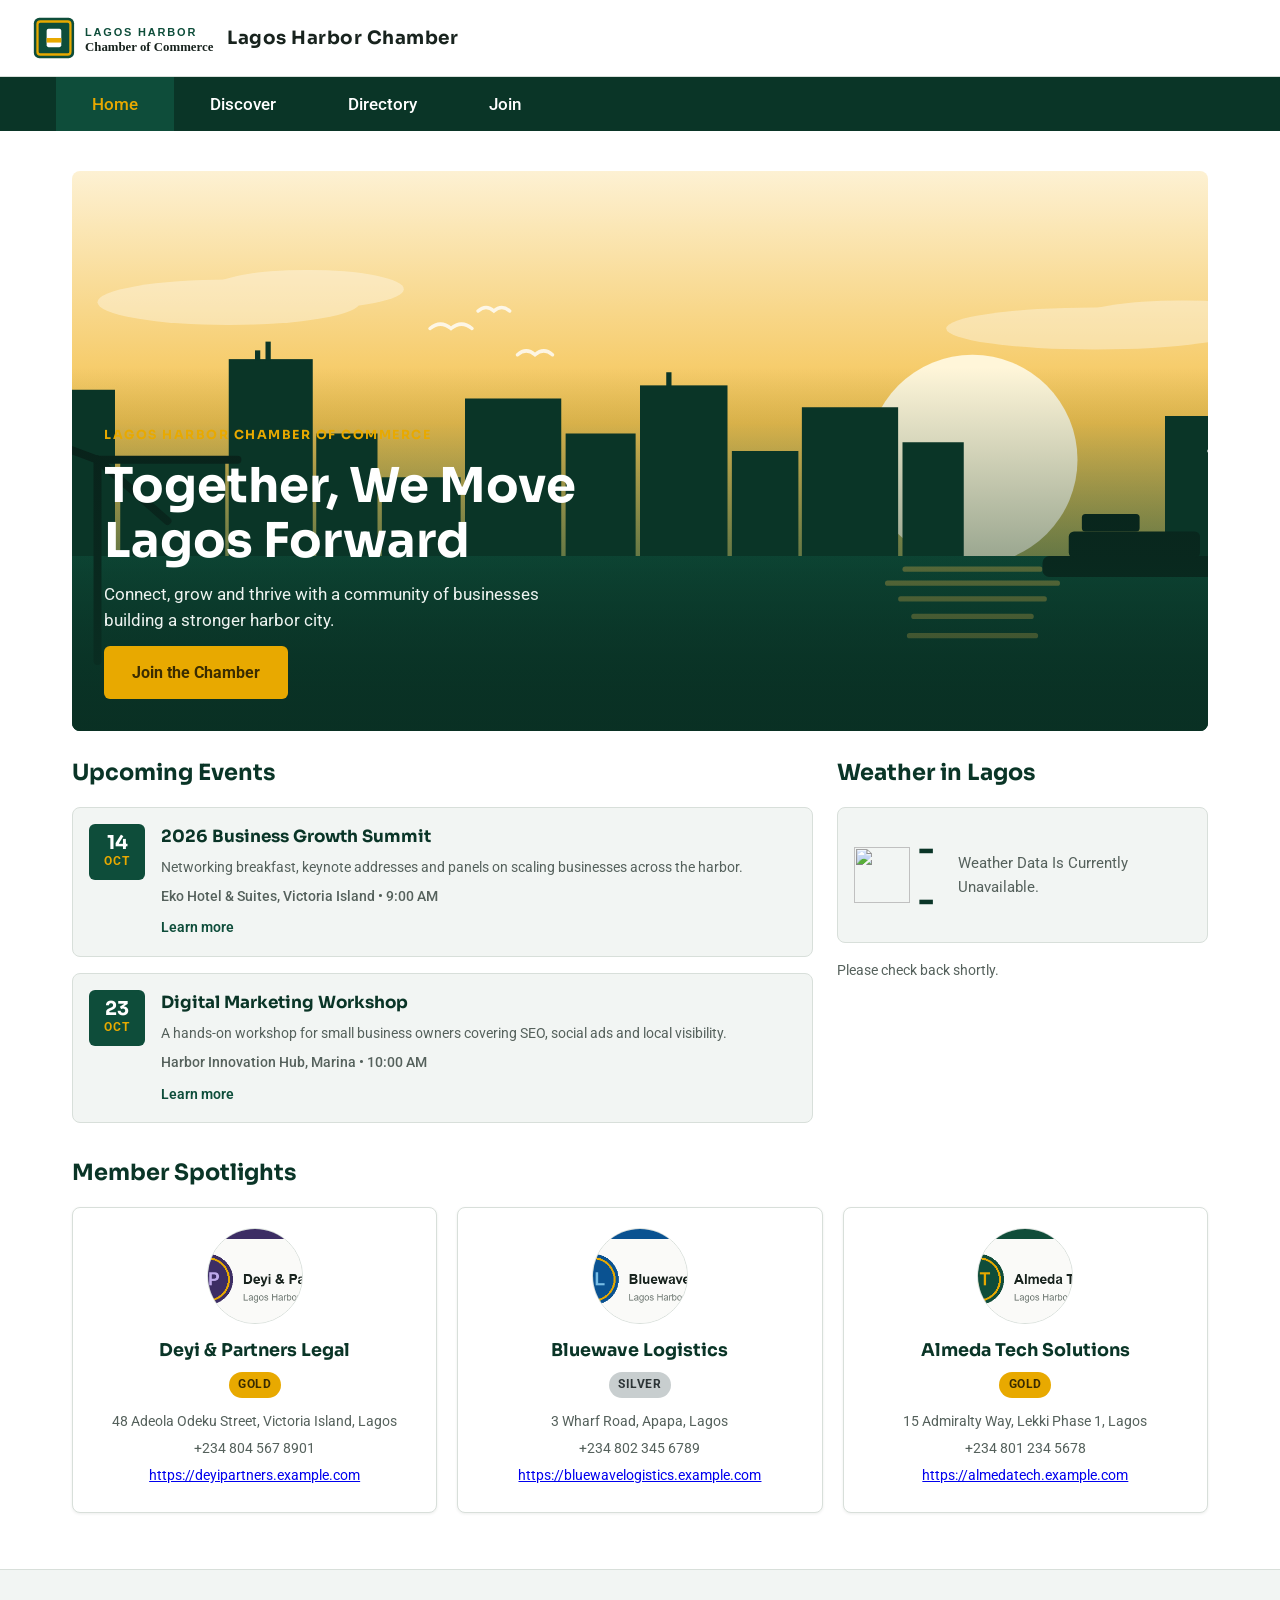
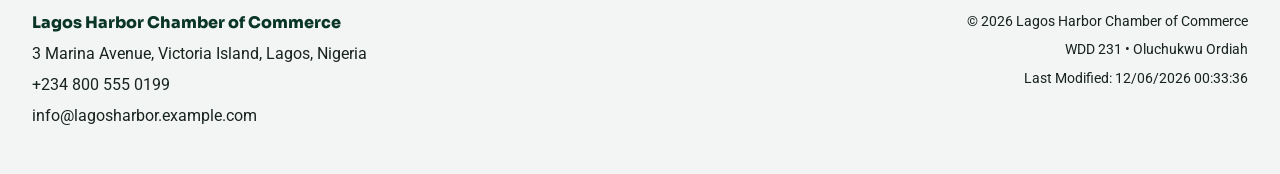
==== chamber/index.html @ 721ac390 "Add initial HTML structure, SVG hero image, and JavaScript for weather and spotlight features" ====
<!DOCTYPE html>
<html lang="en">
<head>
    <meta charset="UTF-8">
    <meta name="viewport" content="width=device-width, initial-scale=1.0">
    <meta name="description" content="Welcome to the Lagos Harbor Chamber of Commerce — connecting and growing the businesses that keep Lagos moving forward.">
    <meta name="author" content="Oluchukwu Ordiah">
    <title>Lagos Harbor Chamber of Commerce | Home</title>

    <meta property="og:title" content="Lagos Harbor Chamber of Commerce | Home">
    <meta property="og:description" content="Welcome to the Lagos Harbor Chamber of Commerce — connecting and growing the businesses that keep Lagos moving forward.">
    <meta property="og:image" content="https://theoluordiah.github.io/wdd231/chamber/images/og-image.png">
    <meta property="og:url" content="https://theoluordiah.github.io/wdd231/chamber/index.html">
    <meta property="og:type" content="website">
    <meta property="og:site_name" content="Lagos Harbor Chamber of Commerce">

    <link rel="icon" href="images/favicon.png" type="image/png">
    <link rel="preconnect" href="https://fonts.googleapis.com">
    <link rel="preconnect" href="https://fonts.gstatic.com" crossorigin>
    <link href="https://fonts.googleapis.com/css2?family=Roboto:wght@400;500;700&family=Sora:wght@600;700&display=swap" rel="stylesheet">
    <link rel="stylesheet" href="styles/normalize.css">
    <link rel="stylesheet" href="styles/small.css">
    <link rel="stylesheet" href="styles/larger.css">
    <script src="scripts/navigation.js" defer></script>
    <script src="scripts/date.js" defer></script>
    <script src="scripts/weather.js" defer></script>
    <script src="scripts/spotlights.js" defer></script>
</head>
<body>
    <header class="site-header">
        <a class="logo-link" href="index.html" aria-label="Lagos Harbor Chamber of Commerce Home">
            <img src="images/logo.svg" alt="Lagos Harbor Chamber of Commerce logo" class="logo">
            <span class="site-name">Lagos Harbor Chamber</span>
        </a>
        <button id="menu-btn" class="menu-toggle" aria-label="Toggle navigation menu" aria-expanded="false" aria-controls="nav-menu">☰</button>
    </header>
    <nav id="nav-menu" class="nav-menu" aria-label="Main Navigation">
        <ul>
            <li><a href="index.html" class="active" aria-current="page">Home</a></li>
            <li><a href="discover.html">Discover</a></li>
            <li><a href="directory.html">Directory</a></li>
            <li><a href="join.html">Join</a></li>
        </ul>
    </nav>
    <main>
        <section class="hero">
            <img src="images/hero.svg" alt="Sunrise over the Lagos Harbor skyline and water" class="hero-image" width="1600" height="640">
            <div class="hero-content">
                <p class="hero-eyebrow">Lagos Harbor Chamber of Commerce</p>
                <h1>Together, We Move Lagos Forward</h1>
                <p class="hero-tagline">Connect, grow and thrive with a community of businesses building a stronger harbor city.</p>
                <a href="join.html" class="cta-btn">Join the Chamber</a>
            </div>
        </section>

        <div class="info-grid">
            <section class="events section">
                <h2>Upcoming Events</h2>
                <div class="events-grid">
                    <article class="event-card">
                        <div class="event-date" aria-hidden="true">
                            <span class="event-day">14</span>
                            <span class="event-month">Oct</span>
                        </div>
                        <div class="event-body">
                            <h3>2026 Business Growth Summit</h3>
                            <p>Networking breakfast, keynote addresses and panels on scaling businesses across the harbor.</p>
                            <p class="event-meta">Eko Hotel &amp; Suites, Victoria Island &bull; 9:00 AM</p>
                            <a class="event-link" href="#">Learn more</a>
                        </div>
                    </article>
                    <article class="event-card">
                        <div class="event-date" aria-hidden="true">
                            <span class="event-day">23</span>
                            <span class="event-month">Oct</span>
                        </div>
                        <div class="event-body">
                            <h3>Digital Marketing Workshop</h3>
                            <p>A hands-on workshop for small business owners covering SEO, social ads and local visibility.</p>
                            <p class="event-meta">Harbor Innovation Hub, Marina &bull; 10:00 AM</p>
                            <a class="event-link" href="#">Learn more</a>
                        </div>
                    </article>
                </div>
            </section>

            <section class="weather section">
                <h2>Weather in Lagos</h2>
                <div class="weather-current">
                    <div class="weather-main">
                        <img id="weather-icon" src="" alt="">
                        <span id="weather-temp" class="weather-temp">--</span>
                    </div>
                    <p id="weather-desc" class="weather-desc">Loading weather&hellip;</p>
                </div>
                <div id="forecast" class="forecast" aria-label="Three day temperature forecast"></div>
            </section>
        </div>

        <section class="spotlights section">
            <h2>Member Spotlights</h2>
            <div id="spotlights" class="spotlight-grid"></div>
        </section>
    </main>
    <footer>
        <div class="footer-contact">
            <p><strong>Lagos Harbor Chamber of Commerce</strong></p>
            <p>3 Marina Avenue, Victoria Island, Lagos, Nigeria</p>
            <p>+234 800 555 0199</p>
            <p>info@lagosharbor.example.com</p>
        </div>
        <div class="footer-dev">
            <p>&copy; <span id="current-year"></span> Lagos Harbor Chamber of Commerce</p>
            <p>WDD 231 &bull; Oluchukwu Ordiah</p>
            <p id="lastModified"></p>
        </div>
    </footer>
</body>
</html>
---- chamber/styles/small.css ----
/* small.css - Base (mobile-first) styles for the Lagos Harbor Chamber of Commerce */

:root {
    --primary: #0e4d3a;
    --primary-dark: #0a3527;
    --accent: #e8a900;
    --near-black: #18231e;
    --light: #f2f5f3;
    --white: #ffffff;
    --text-gray: #55615c;
    --divider: #d8dfda;
}

* {
    margin: 0;
    padding: 0;
    box-sizing: border-box;
}

body {
    font-family: 'Roboto', Arial, sans-serif;
    font-size: 16px;
    line-height: 1.6;
    color: var(--near-black);
    background-color: var(--white);
    max-width: 100%;
    overflow-x: hidden;
}

/* ===== Header / Top Bar ===== */
.site-header {
    background-color: var(--white);
    padding: 0.75rem 1rem;
    display: flex;
    align-items: center;
    justify-content: space-between;
    gap: 1rem;
    border-bottom: 1px solid var(--divider);
}

.logo-link {
    display: flex;
    align-items: center;
    gap: 0.75rem;
    text-decoration: none;
    color: var(--near-black);
}

.logo {
    height: 44px;
    width: auto;
    max-width: 100%;
    display: block;
}

.site-name {
    font-family: 'Sora', Arial, sans-serif;
    font-size: 1rem;
    font-weight: 700;
    letter-spacing: 0.5px;
}

.menu-toggle {
    display: block;
    background-color: var(--primary);
    color: var(--white);
    border: none;
    border-radius: 4px;
    width: 44px;
    height: 44px;
    font-size: 1.4rem;
    line-height: 1;
    cursor: pointer;
}

/* ===== Navigation ===== */
.nav-menu {
    display: none;
    background-color: var(--primary-dark);
}

.nav-menu.open {
    display: block;
}

.nav-menu ul {
    list-style: none;
}

.nav-menu a {
    display: block;
    padding: 1rem 1.25rem;
    color: var(--white);
    text-decoration: none;
    border-bottom: 1px solid rgba(255, 255, 255, 0.15);
    font-weight: 500;
}

.nav-menu a.active,
.nav-menu a:hover {
    background-color: var(--primary);
    color: var(--accent);
}

/* ===== Main ===== */
main {
    width: 100%;
    padding: 1rem;
    max-width: 1200px;
    margin: 0 auto;
}

h1 {
    font-family: 'Sora', Arial, sans-serif;
    font-size: 1.9rem;
    font-weight: 700;
    margin: 1.25rem 0 0.5rem;
    color: var(--primary-dark);
}

h2 {
    font-family: 'Sora', Arial, sans-serif;
    font-size: 1.4rem;
    font-weight: 700;
    margin: 0 0 1rem;
    color: var(--primary-dark);
}

.section {
    margin-bottom: 2rem;
}

.intro {
    color: var(--text-gray);
    margin-bottom: 1rem;
    max-width: 60ch;
}

/* ===== View Toggle ===== */
.view-toggle {
    display: flex;
    gap: 0.5rem;
    margin: 1.25rem 0 1.5rem;
}

.view-btn {
    padding: 0.6rem 1.25rem;
    background-color: var(--light);
    color: var(--primary-dark);
    border: 1px solid var(--divider);
    border-radius: 4px;
    font-size: 1rem;
    font-weight: 500;
    cursor: pointer;
}

.view-btn.active {
    background-color: var(--primary);
    color: var(--white);
    border-color: var(--primary);
}

.view-btn:hover {
    background-color: var(--primary);
    color: var(--white);
}

/* ===== Member Grid (cards) ===== */
.member-grid {
    display: grid;
    grid-template-columns: 1fr;
    gap: 1.25rem;
    margin-bottom: 2rem;
}

.member-card {
    display: flex;
    flex-direction: column;
    background-color: var(--white);
    border: 1px solid var(--divider);
    border-radius: 8px;
    padding: 1.25rem;
    box-shadow: 0 1px 3px rgba(24, 35, 30, 0.08);
}

.member-card .member-logo {
    width: 100%;
    height: 130px;
    object-fit: cover;
    border: 1px solid var(--divider);
    border-radius: 6px;
    margin-bottom: 1rem;
}

.member-card .member-name {
    font-family: 'Sora', Arial, sans-serif;
    font-size: 1.15rem;
    font-weight: 700;
    color: var(--primary-dark);
    margin-bottom: 0.25rem;
}

.member-card .member-industry {
    font-size: 0.85rem;
    font-weight: 500;
    color: var(--text-gray);
    margin-bottom: 0.5rem;
}

.member-card .member-description {
    font-size: 0.92rem;
    margin-bottom: 0.75rem;
}

.member-card .member-meta {
    font-size: 0.9rem;
    margin-bottom: 0.25rem;
    overflow-wrap: break-word;
    word-break: break-word;
}

.member-card .member-link {
    color: var(--primary);
    font-weight: 500;
}

/* ===== Member List (one-column) ===== */
.member-list {
    display: flex;
    flex-direction: column;
    gap: 0.75rem;
    margin-bottom: 2rem;
}

.member-list .member-card {
    flex-direction: row;
    align-items: center;
    gap: 1rem;
    padding: 0.9rem 1rem;
}

.member-list .member-logo {
    width: 90px;
    height: 60px;
    object-fit: cover;
    flex-shrink: 0;
}

.member-list .member-details {
    flex: 1;
    min-width: 0;
}

.member-list .member-name {
    margin-bottom: 0;
}

.member-list .member-description,
.member-list .member-industry {
    display: none;
}

.member-list .member-meta {
    margin: 0;
}

/* ===== Membership Level Badge ===== */
.level-badge {
    display: inline-block;
    padding: 0.2rem 0.6rem;
    border-radius: 999px;
    font-size: 0.75rem;
    font-weight: 700;
    text-transform: uppercase;
    letter-spacing: 0.5px;
    margin-bottom: 0.75rem;
    width: fit-content;
}

.level-gold {
    background-color: var(--accent);
    color: #3a2c00;
}

.level-silver {
    background-color: #c8cecf;
    color: #2c3436;
}

.level-member {
    background-color: var(--light);
    color: var(--primary-dark);
    border: 1px solid var(--divider);
}

.member-list .level-badge {
    margin-bottom: 0;
    align-self: center;
    margin-left: auto;
}

/* ===== Hero ===== */
.hero {
    position: relative;
    width: 100%;
    height: 420px;
    overflow: hidden;
    border-radius: 8px;
    margin: 1rem 0 1.5rem;
}

.hero-image {
    display: block;
    width: 100%;
    height: 100%;
    object-fit: cover;
}

.hero-content {
    position: absolute;
    inset: 0;
    display: flex;
    flex-direction: column;
    justify-content: flex-end;
    align-items: flex-start;
    gap: 0.75rem;
    padding: 1.5rem;
    background: linear-gradient(180deg, rgba(24, 35, 30, 0) 35%, rgba(10, 53, 39, 0.78) 100%);
    color: var(--white);
}

.hero-eyebrow {
    font-family: 'Sora', Arial, sans-serif;
    font-size: 0.78rem;
    font-weight: 700;
    letter-spacing: 1.5px;
    text-transform: uppercase;
    color: var(--accent);
}

.hero h1 {
    margin: 0;
    font-size: 1.9rem;
    line-height: 1.15;
    color: var(--white);
    max-width: 16ch;
}

.hero-tagline {
    max-width: 46ch;
    font-size: 0.98rem;
    color: #eef4f1;
}

.cta-btn {
    display: inline-block;
    background-color: var(--accent);
    color: #3a2c00;
    font-weight: 700;
    font-size: 1rem;
    text-decoration: none;
    padding: 0.85rem 1.75rem;
    border-radius: 6px;
}

.cta-btn:hover {
    background-color: #f7c22e;
    color: #3a2c00;
}

/* ===== Home Info Grid ===== */
.info-grid {
    display: grid;
    grid-template-columns: 1fr;
    gap: 1.5rem;
}

/* ===== Events ===== */
.events-grid {
    display: grid;
    grid-template-columns: 1fr;
    gap: 1rem;
}

.event-card {
    display: flex;
    gap: 1rem;
    background-color: var(--light);
    border: 1px solid var(--divider);
    border-radius: 8px;
    padding: 1rem;
}

.event-date {
    display: flex;
    flex-direction: column;
    align-items: center;
    justify-content: center;
    flex-shrink: 0;
    width: 3.5rem;
    height: 3.5rem;
    background-color: var(--primary);
    color: var(--white);
    border-radius: 6px;
}

.event-day {
    font-family: 'Sora', Arial, sans-serif;
    font-size: 1.2rem;
    font-weight: 700;
    line-height: 1;
}

.event-month {
    font-size: 0.72rem;
    font-weight: 700;
    text-transform: uppercase;
    letter-spacing: 1px;
    color: var(--accent);
}

.event-body h3 {
    font-family: 'Sora', Arial, sans-serif;
    font-size: 1.05rem;
    color: var(--primary-dark);
    margin-bottom: 0.3rem;
}

.event-body p {
    font-size: 0.9rem;
    color: var(--text-gray);
    margin-bottom: 0.4rem;
}

.event-meta {
    font-weight: 500;
}

.event-link {
    display: inline-block;
    color: var(--primary);
    font-weight: 600;
    font-size: 0.9rem;
    text-decoration: none;
}

.event-link:hover {
    text-decoration: underline;
}

/* ===== Weather ===== */
.weather-current {
    display: flex;
    align-items: center;
    justify-content: space-between;
    gap: 1rem;
    background-color: var(--light);
    border: 1px solid var(--divider);
    border-radius: 8px;
    padding: 1rem;
}

.weather-main {
    display: flex;
    align-items: center;
    gap: 0.5rem;
}

#weather-icon {
    width: 56px;
    height: 56px;
    display: block;
}

.weather-temp {
    font-family: 'Sora', Arial, sans-serif;
    font-size: 2rem;
    font-weight: 700;
    color: var(--primary-dark);
}

.weather-desc {
    text-transform: capitalize;
    color: var(--text-gray);
    font-size: 0.95rem;
}

.forecast {
    display: grid;
    grid-template-columns: repeat(3, 1fr);
    gap: 0.75rem;
    margin-top: 1rem;
}

.forecast-card {
    text-align: center;
    background-color: var(--white);
    border: 1px solid var(--divider);
    border-radius: 8px;
    padding: 0.9rem 0.5rem;
}

.forecast-day {
    font-family: 'Sora', Arial, sans-serif;
    font-size: 0.85rem;
    font-weight: 700;
    color: var(--primary-dark);
    margin-bottom: 0.35rem;
}

.forecast-temp {
    font-size: 1.3rem;
    font-weight: 700;
    margin-bottom: 0.2rem;
}

.forecast-label {
    font-size: 0.75rem;
    color: var(--text-gray);
    text-transform: uppercase;
    letter-spacing: 0.5px;
}

.weather-note {
    grid-column: 1 / -1;
    color: var(--text-gray);
    font-size: 0.9rem;
}

/* ===== Spotlights ===== */
.spotlight-grid {
    display: grid;
    grid-template-columns: 1fr;
    gap: 1.25rem;
}

.spotlight-card {
    display: flex;
    flex-direction: column;
    align-items: center;
    text-align: center;
    background-color: var(--white);
    border: 1px solid var(--divider);
    border-radius: 8px;
    padding: 1.25rem;
    box-shadow: 0 1px 3px rgba(24, 35, 30, 0.08);
}

.spotlight-logo {
    width: 96px;
    height: 96px;
    object-fit: cover;
    border: 1px solid var(--divider);
    border-radius: 50%;
    margin-bottom: 0.75rem;
}

.spotlight-name {
    font-family: 'Sora', Arial, sans-serif;
    font-size: 1.1rem;
    color: var(--primary-dark);
    margin-bottom: 0.5rem;
}

.spotlight-meta {
    font-size: 0.88rem;
    color: var(--text-gray);
    margin-bottom: 0.3rem;
    overflow-wrap: anywhere;
    word-break: break-word;
}

/* ===== Footer ===== */
footer {
    background-color: var(--light);
    border-top: 1px solid var(--divider);
    padding: 2rem 1rem;
    text-align: center;
}

footer p {
    margin-bottom: 0.35rem;
}

.footer-contact p:first-child {
    font-family: 'Sora', Arial, sans-serif;
    font-weight: 700;
    color: var(--primary-dark);
}

.footer-dev {
    margin-top: 1.25rem;
    border-top: 1px solid var(--divider);
    padding-top: 1rem;
    font-size: 0.9rem;
}

/* ===== Small Screens ===== */
@media (max-width: 480px) {
    body {
        font-size: 15px;
    }

    .logo {
        height: 36px;
    }

    .site-name {
        font-size: 0.9rem;
    }

    h1 {
        font-size: 1.6rem;
    }
}
---- chamber/styles/larger.css ----
/* larger.css - Wider view styles for the Lagos Harbor Chamber of Commerce */

/* ===== Tablet & up ===== */
@media (min-width: 700px) {
    .site-header {
        padding: 1rem 2rem;
    }

    .menu-toggle {
        display: none;
    }

    .nav-menu {
        display: block;
        background-color: var(--primary-dark);
    }

    .nav-menu ul {
        display: flex;
        justify-content: flex-start;
        max-width: 1200px;
        margin: 0 auto;
        padding: 0 1rem;
    }

    .nav-menu a {
        padding: 0.85rem 2.25rem;
        border-bottom: none;
        font-size: 1.05rem;
    }

    main {
        padding: 1.5rem 2rem;
    }

    h1 {
        font-size: 2.25rem;
    }

    .hero {
        height: 480px;
    }

    .hero-content {
        padding: 2rem;
    }

    .hero h1 {
        font-size: 2.5rem;
    }

    .hero-tagline {
        font-size: 1.05rem;
    }

    .info-grid {
        grid-template-columns: 2fr 1fr;
    }

    .member-grid {
        grid-template-columns: 1fr 1fr;
    }

    footer {
        display: flex;
        flex-direction: row;
        justify-content: space-between;
        align-items: flex-start;
        gap: 2rem;
        text-align: left;
        padding: 2.5rem 2rem;
    }

    .footer-dev {
        margin-top: 0;
        border-top: none;
        padding-top: 0;
        text-align: right;
    }
}

/* ===== Desktop & up ===== */
@media (min-width: 1024px) {
    .site-header {
        gap: 1.5rem;
    }

    .site-name {
        font-size: 1.15rem;
    }

    .member-grid {
        grid-template-columns: repeat(3, 1fr);
    }

    .hero {
        height: 560px;
    }

    .hero h1 {
        font-size: 3rem;
    }

    .spotlight-grid {
        grid-template-columns: repeat(3, 1fr);
    }

    h1 {
        font-size: 2.5rem;
    }
}
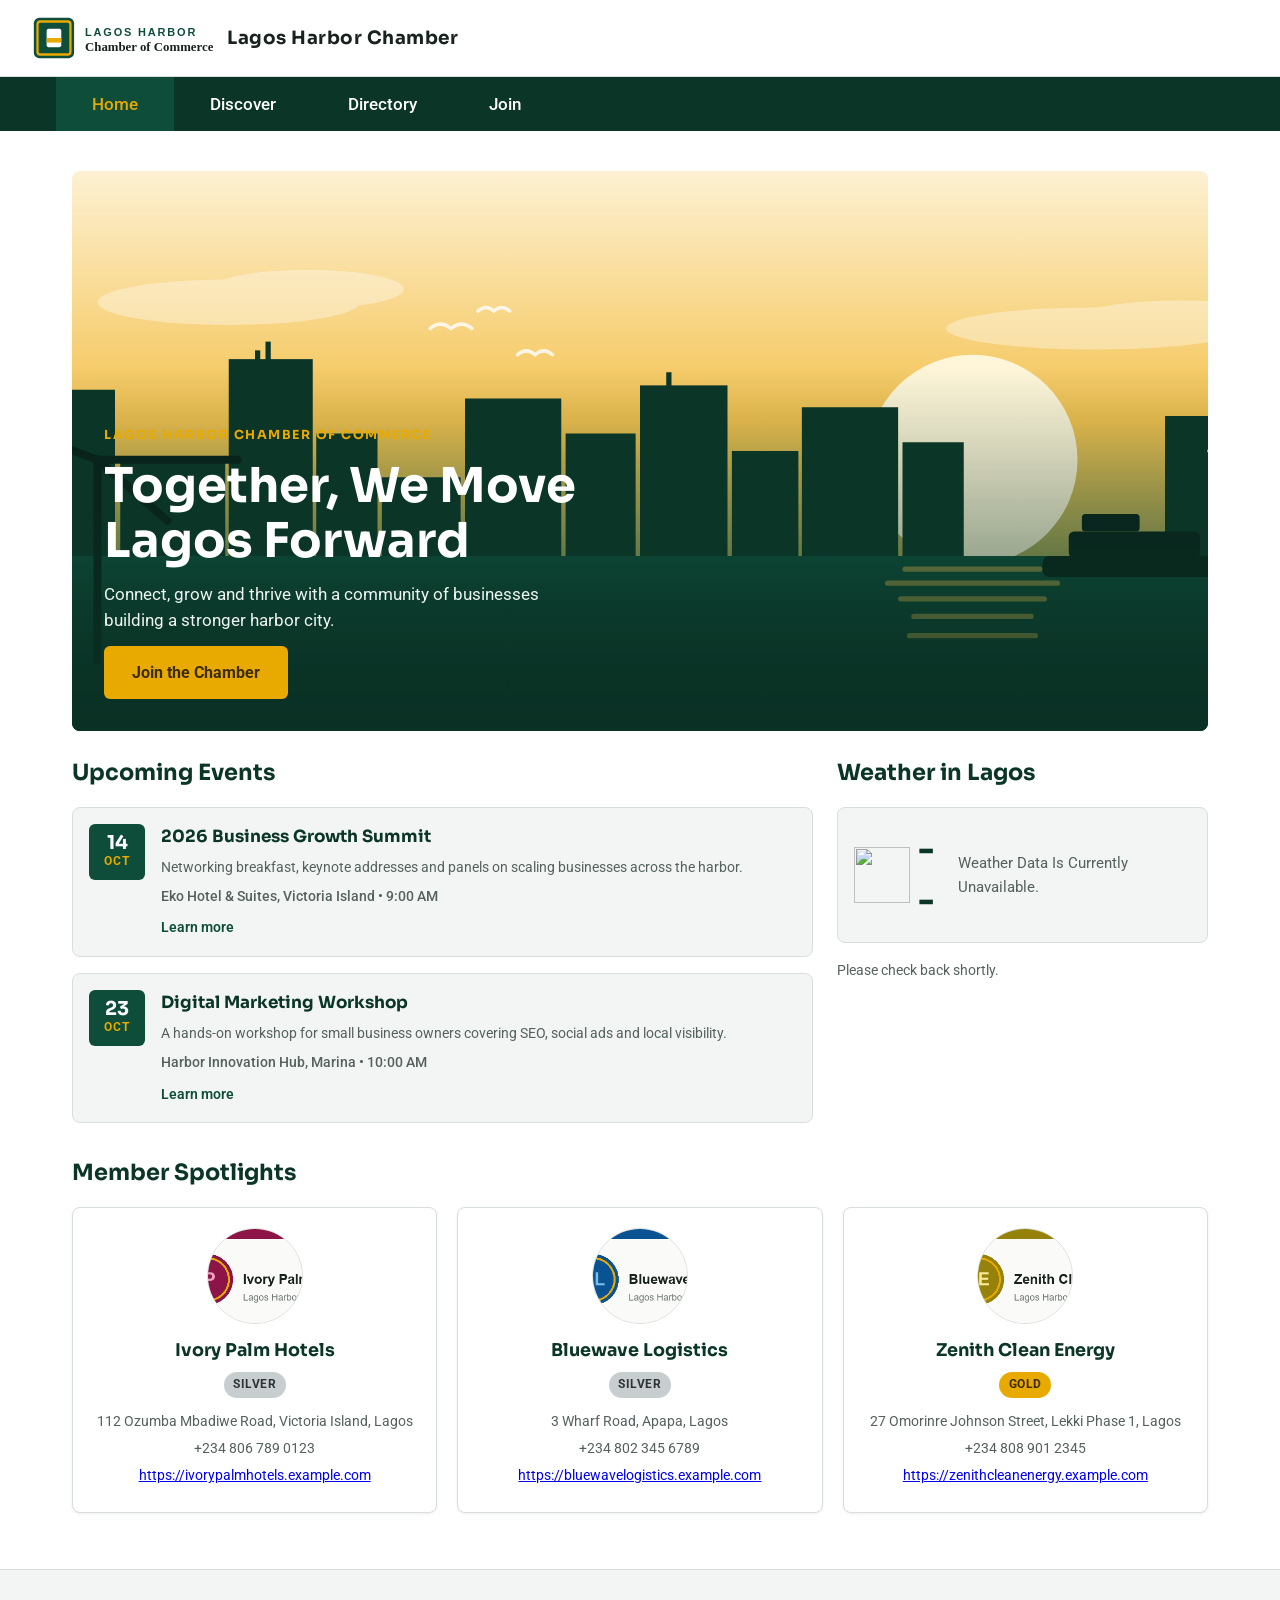
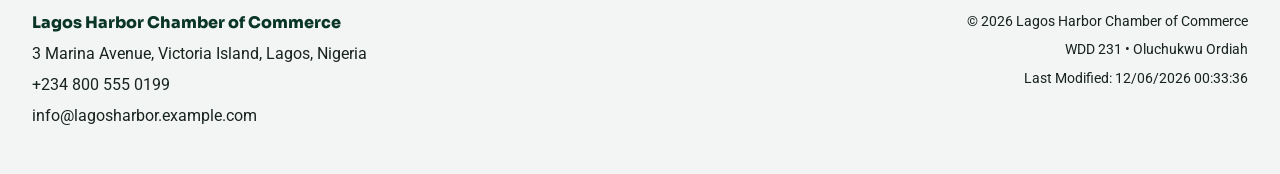
==== commit 08c052d7: "api work around" ====
--- a/chamber/index.html
+++ b/chamber/index.html
@@ -23,6 +23,7 @@
     <link rel="stylesheet" href="styles/larger.css">
     <script src="scripts/navigation.js" defer></script>
     <script src="scripts/date.js" defer></script>
+    <script src="scripts/weatherapi.js" defer></script>
     <script src="scripts/weather.js" defer></script>
     <script src="scripts/spotlights.js" defer></script>
 </head>
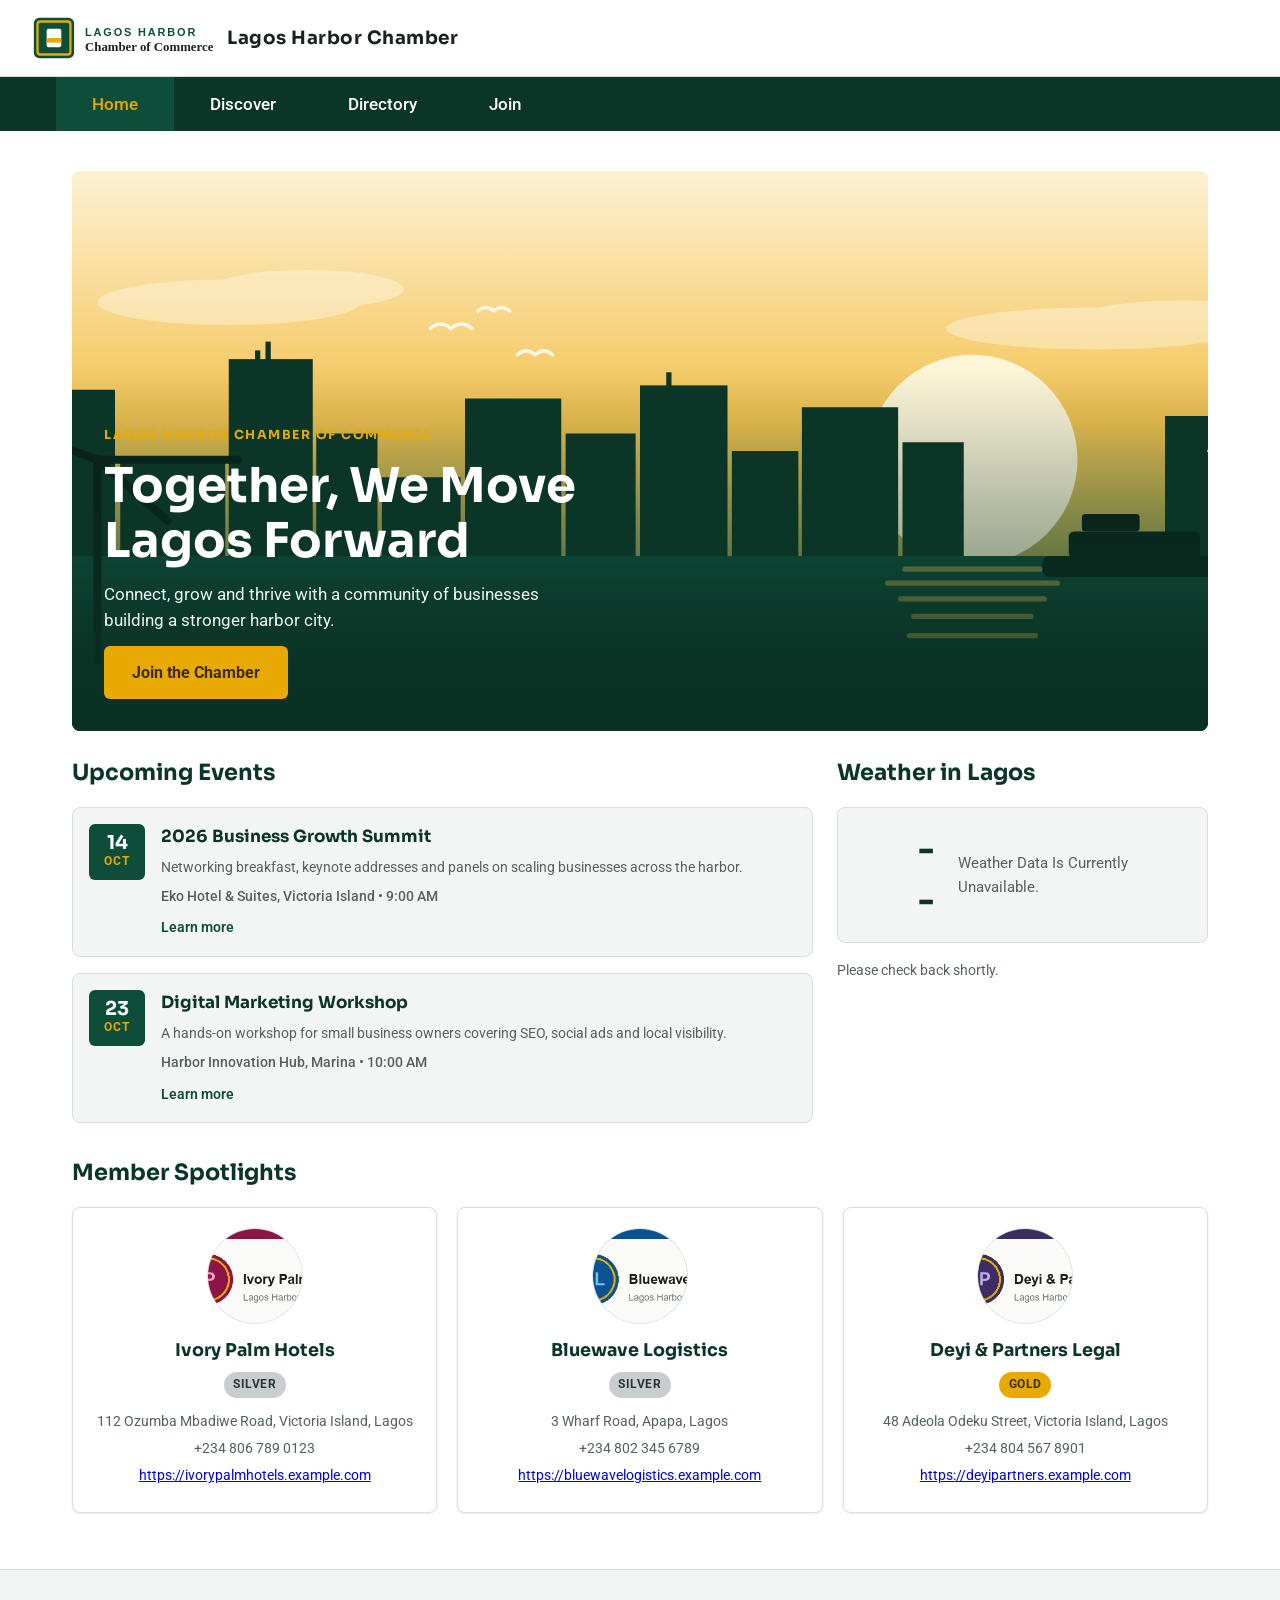
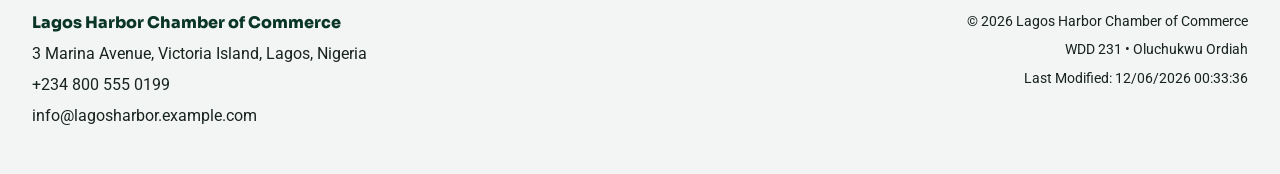
==== commit 27db0d87: "Restore separate API key config file" ====
--- a/chamber/index.html
+++ b/chamber/index.html
@@ -7,7 +7,7 @@
     <meta name="author" content="Oluchukwu Ordiah">
     <title>Lagos Harbor Chamber of Commerce | Home</title>
 
-    <meta property="og:title" content="Lagos Harbor Chamber of Commerce | Home">
+    <meta property="og:title" content="Home | Lagos Harbor Chamber of Commerce">
     <meta property="og:description" content="Welcome to the Lagos Harbor Chamber of Commerce — connecting and growing the businesses that keep Lagos moving forward.">
     <meta property="og:image" content="https://theoluordiah.github.io/wdd231/chamber/images/og-image.png">
     <meta property="og:url" content="https://theoluordiah.github.io/wdd231/chamber/index.html">
@@ -89,12 +89,12 @@
                 <h2>Weather in Lagos</h2>
                 <div class="weather-current">
                     <div class="weather-main">
-                        <img id="weather-icon" src="" alt="">
+                        <img id="weather-icon" src="[data-uri]" alt="">
                         <span id="weather-temp" class="weather-temp">--</span>
                     </div>
                     <p id="weather-desc" class="weather-desc">Loading weather&hellip;</p>
                 </div>
-                <div id="forecast" class="forecast" aria-label="Three day temperature forecast"></div>
+                <div id="forecast" class="forecast"></div>
             </section>
         </div>
 
